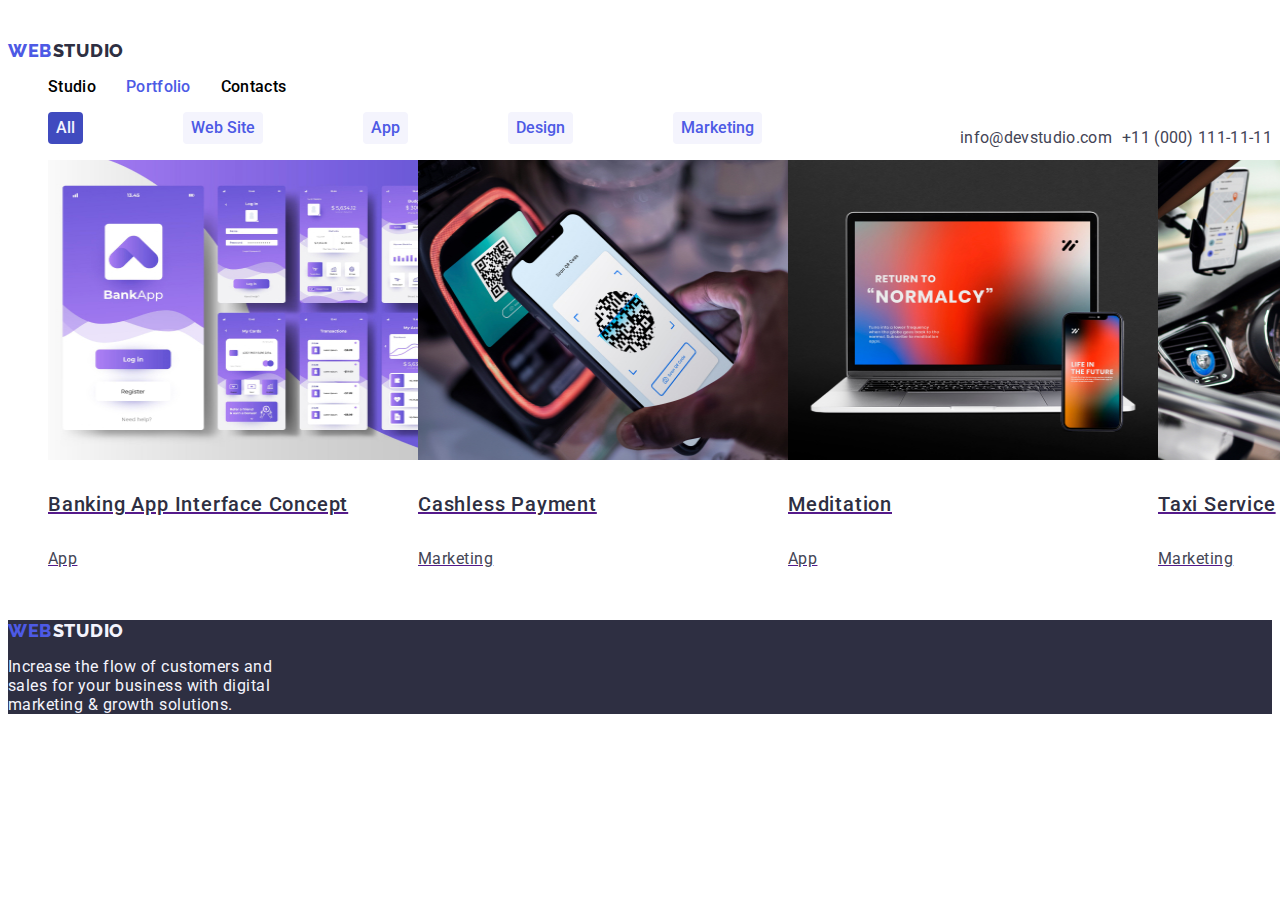
==== portfolio.html @ c435306b "Create portfolio.html" ====
<!DOCTYPE html>
<html lang="en">
  <head>
    <meta charset="UTF-8" />
    <meta name="viewport" content="width=device-width, initial-scale=1.0" />
    <title>Portfolio</title>
    <link rel="stylesheet" href="./css/styles.css" />
    <link
      href="https://fonts.googleapis.com/css2?family=Raleway:wght@800&family=Roboto:wght@400;500;700;900&display=swap "
      rel="stylesheet"
    />
  </head>
  <body>
    <!--Header-->
    <header class="page-header">
      <nav>
        <a href="./index.html" class="logo-link">
          <span class="logo">WEB</span>
          <span class="studio">STUDIO</span>
        </a>
        <ul class="nav-menu list">
          <li>
            <a href="./index.html" class="page">Studio</a>
          </li>

          <li>
            <a href="./portfolio.html" class="page current">Portfolio</a>
          </li>

          <li>
            <a href="#" class="page">Contacts</a>
          </li>
        </ul>
      </nav>

      <ul class="contacts-menu list">
        <li>
          <a class="item" href="mailto:info@devstudio.com"
            >info@devstudio.com</a
          >
        </li>

        <li>
          <a class="item" href="tel:+110001111111">+11 (000) 111-11-11</a>
        </li>
      </ul>
    </header>

    <main>
      <!--Section 1-->
      <section>
        <div class="container">
          <!--Filters-->
          <ul class="filters list">
            <li>
              <button type="button" class="button filter current">All</button>
            </li>
            <li>
              <button type="button" class="button filter">Web Site</button>
            </li>
            <li><button type="button" class="button filter">App</button></li>
            <li><button type="button" class="button filter">Design</button></li>
            <li>
              <button type="button" class="button filter">Marketing</button>
            </li>
          </ul>

          <!--Projects-->
          <ul class="projects list">
            <li>
              <a href="" class="project">
                <img
                  src="./images/banking.jpg"
                  alt="banking"
                  width="370"
                  height="300"
                />
                <h3 class="name">Banking App Interface Concept</h3>
                <p class="type">App</p>
              </a>
            </li>

            <li>
              <a href="" class="project">
                <img
                  src="./images/cashless.jpg"
                  alt="cashless"
                  width="370"
                  height="300"
                />
                <h3 class="name">Cashless Payment</h3>
                <p class="type">Marketing</p>
              </a>
            </li>

            <li>
              <a href="" class="project">
                <img
                  src="./images/meditation.jpg"
                  alt="meditation"
                  width="370"
                  height="300"
                />
                <h3 class="name">Meditation</h3>
                <p class="type">App</p>
              </a>
            </li>

            <li>
              <a href="" class="project">
                <img
                  src="./images/taxi.jpg"
                  alt="taxi"
                  width="370"
                  height="300"
                />
                <h3 class="name">Taxi Service</h3>
                <p class="type">Marketing</p>
              </a>
            </li>

            <li>
              <a href="" class="project">
                <img
                  src="./images/screen.jpg"
                  alt="screen"
                  width="370"
                  height="300"
                />
                <h3 class="name">Scree Illustrations</h3>
                <p class="type">Design</p>
              </a>
            </li>

            <li>
              <a href="" class="project">
                <img
                  src="./images/online.jpg"
                  alt="online"
                  width="370"
                  height="300"
                />
                <h3 class="name">Online Courses</h3>
                <p class="type">Marketing</p>
              </a>
            </li>

            <li>
              <a href="" class="project">
                <img
                  src="./images/instagram.jpg"
                  alt="instagram"
                  width="370"
                  height="300"
                />
                <h3 class="name">Instagram Stories Concept</h3>
                <p class="type">Design</p>
              </a>
            </li>

            <li>
              <a href="" class="project">
                <img
                  src="./images/organic.jpg"
                  alt="organic"
                  width="370"
                  height="300"
                />
                <h3 class="name">Organic Food</h3>
                <p class="name">Web Site</p>
              </a>
            </li>

            <li>
              <a href="" class="project">
                <img
                  src="./images/coffee.jpg"
                  alt="coffee"
                  width="370"
                  height="300"
                />
                <h3 class="name">Fresh Coffee</h3>
                <p class="type">Web Site</p>
              </a>
            </li>
          </ul>
        </div>
      </section>
    </main>

    <footer class="page-footer bg-footer">
      <div>
        <a href="./index.html" class="logo-link">
          <span class="logo">WEB</span>
          <span class="studio-footer">STUDIO</span>
        </a>

        <p class="footer-description">
          Increase the flow of customers and<br />
          sales for your business with digital<br />
          marketing & growth solutions.
        </p>
      </div>
    </footer>
  </body>
</html>
---- css/styles.css ----
@import url("https://fonts.googleapis.com/css2?family=Raleway:wght@800&family=Roboto:wght@400;500;700;900&display=swap");

:root {
  --iriscolor: #4d5ae5;
  --navyblue: #2e2f42;
  --navcolor: black;
  --oceancolor: #404bbf;
  --whitecolor: white;
  --slatecolor: #434455;
  --cloud: #f4f4fd;
}

body {
  font-family: "Roboto", sans-serif;
  font-size: 16px;
  letter-spacing: 0.03em;
  color: var(--slatecolor);
}

.logo-link {
  text-decoration: none;
  font-family: "Raleway", sans-serif;
  font-size: 0;
  font-weight: 800;
}

.logo-link > span {
  font-size: 18px;
  line-height: 1.17;
  letter-spacing: 0.04em;
}

.button {
  border-color: transparent;
  font-family: inherit;
  cursor: pointer;
  font-weight: 500;
  border-radius: 4px;
  font-size: 16px;
}

.button.primary {
  color: var(--whitecolor);
  background-color: var(--iriscolor);
  line-height: 1.87;
  letter-spacing: 0.06em;

  display: block;
  margin: 0 auto;

}

.project .name {
  font-size: 20px;
  font-weight: 500;
  line-height: 2;
  letter-spacing: 0.04em;
  color: var(--navyblue);

}

.project .type {
  color: var(--slatecolor);
  font-weight: 400;
  line-height: 1.87;
}

.logo {
  color: var(--iriscolor);
}

.studio {
  color: var(--navyblue);
}

.nav-menu .page {
  color: var(--navcolor);
  text-decoration: none;
  font-weight: 500;
  font-size: 16px;
  line-height: 1.15;
  letter-spacing: 0.02em;
}

/* HW3*/
.page-header{
  padding-top: 32px;
  width: 100%;
  position: center;
  top: 0;
}

.header-cotainer{
  display: flex;
  align-items: center;
}

.header-navigation {
  display: flex;
  align-items: center;
}

.nav-menu {
  display: flex;
  gap: 30px;
}

.contacts-menu{
  display: flex;
  gap: 10px;
  float:right;
}

.title {
  margin-top: 30px;
  margin-bottom: 8px;
  font-size: 18px;
  font-style: normal;
  font-weight: 400;
  line-height: normal;
  letter-spacing: 0.36px;
  display: flex;
}

.description{
  margin-bottom: 30px;
  font-size: 14px;
  font-style: normal;
  font-weight: 400;
  line-height: normal;
  letter-spacing: 0.28px;
  display: flex;
}

.what-we-do{
  display: flex;
}

.projects{
  display:flex;
}

.filters{
  display: flex;
  gap: 100px
}
/* HW3*/

.list {
  list-style-type: none;
}

.nav-menu .page:hover,
.nav-menu .page:focus,
.nav-menu .page.current,
.contacts-menu .item:hover,
.contacts-menu .item:focus {
  color: var(--iriscolor);
}

.contacts-menu .item {
  color: var(--slatecolor);
  text-decoration: none;
  font-weight: 400;
  font-size: 16px;
  line-height: 1.15;
  letter-spacing: 0.02em;
}

.bg-hero {
  background: var(--navyblue);
}
.bg-team {
  background-color: var(--cloud);
}

.hero-title {
  color: var(--whitecolor);
  font-size: 56px;
  font-weight: 700;
  line-height: 1.17;
  text-align: center;
  letter-spacing: 0.05em;
}

.button.filter {
  background-color: var(--cloud);
  color: var(--iriscolor);
  font-weight: 500;
  line-height: 1.62;
}

.button.filter:hover, .button.filter:focus, .button.filter.current {
  background-color: var(--oceancolor);
  color: var(--cloud);
}

.button.primary:hover,
.button.primary:focus {
  background-color: var(--oceancolor);
}

.benefits .title {
  font-size: 20px;
  font-weight: 500;
  color: var(--navyblue);
}

.benefits .description {
  font-weight: 400;
  font-size: 16px;
  line-height: 1.71;
  color: var(--slatecolor);
}

.section-title {
  color: var(--navyblue);
  font-size: 36px;
  font-weight: 700;
  line-height: 1.17;
  text-align: center;
}

.team .name {
  font-size: 20px;
  font-weight: 500;
  letter-spacing: 0.02em;
  color: var(--navyblue);
  text-align: center;
}

.team .position {
  color: var(--slatecolor);
  font-size: 16px;
  font-weight: 400;
  text-align: center;
}

.team{
  display: flex;
}

.bg-footer {
  background-color: var(--navyblue);
}

.studio-footer {
  color: var(--cloud);
}

.footer-description {
  color: var(--cloud);
}
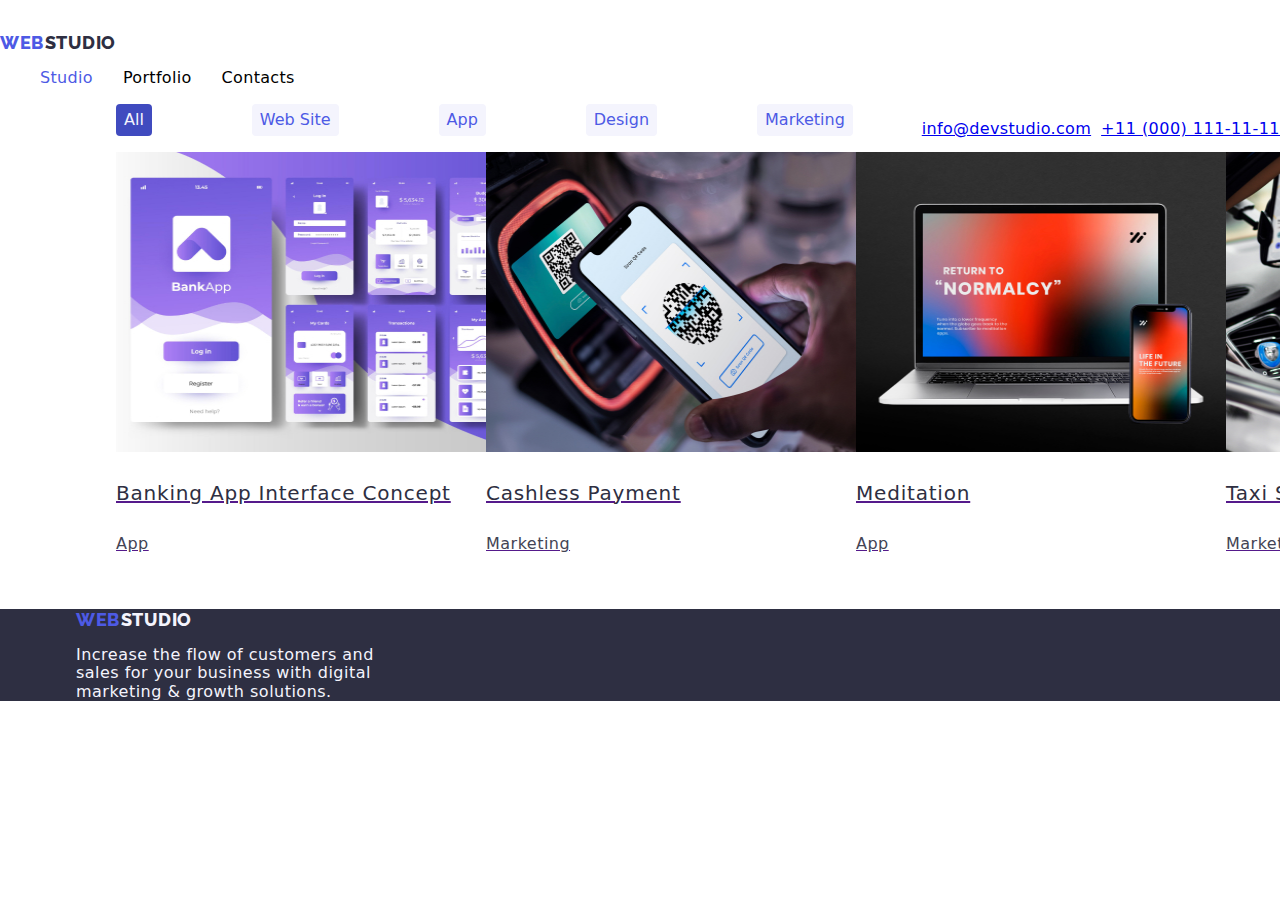
==== commit 1e4ad722: "Update portfolio.html" ====
--- a/portfolio.html
+++ b/portfolio.html
@@ -5,182 +5,207 @@
     <meta name="viewport" content="width=device-width, initial-scale=1.0" />
     <title>Portfolio</title>
     <link rel="stylesheet" href="./css/styles.css" />
+    <link rel="preconnect" href="https://fonts.googleapis.com" />
+    <link rel="preconnect" href="https://fonts.gstatic.com" crossorigin />
     <link
       href="https://fonts.googleapis.com/css2?family=Raleway:wght@800&family=Roboto:wght@400;500;700;900&display=swap "
       rel="stylesheet"
+    />
+    <link
+      rel="stylesheet"
+      href="https://cdnjs.cloudflare.com/ajax/libs/modern-normalize/2.0.0/modern-normalize.min.css"
     />
   </head>
   <body>
     <!--Header-->
     <header class="page-header">
-      <nav>
+      <div class="cotainer menu">
+      <nav class="navigation">
         <a href="./index.html" class="logo-link">
           <span class="logo">WEB</span>
           <span class="studio">STUDIO</span>
         </a>
         <ul class="nav-menu list">
-          <li>
-            <a href="./index.html" class="page">Studio</a>
+          <li class="item">
+            <a href="./index.html" class="page current link">Studio</a>
           </li>
 
-          <li>
-            <a href="./portfolio.html" class="page current">Portfolio</a>
+          <li class="item">
+            <a href="./portfolio.html" class="page link">Portfolio</a>
           </li>
 
-          <li>
-            <a href="#" class="page">Contacts</a>
+          <li class="item">
+            <a href="./index.html" class="page link">Contacts</a>
           </li>
         </ul>
       </nav>
 
       <ul class="contacts-menu list">
-        <li>
-          <a class="item" href="mailto:info@devstudio.com"
+        <li class="item">
+          <a class="contact link" href="mailto:info@devstudio.com"
             >info@devstudio.com</a
           >
         </li>
 
         <li>
-          <a class="item" href="tel:+110001111111">+11 (000) 111-11-11</a>
+          <a class="contact link" href="tel:+110001111111">+11 (000) 111-11-11</a>
         </li>
       </ul>
+    </div>
     </header>
 
     <main>
       <!--Section 1-->
-      <section>
+      <section class="section">
         <div class="container">
           <!--Filters-->
           <ul class="filters list">
-            <li>
+            <li class="space">
               <button type="button" class="button filter current">All</button>
             </li>
-            <li>
+            <li class="space">
               <button type="button" class="button filter">Web Site</button>
             </li>
-            <li><button type="button" class="button filter">App</button></li>
-            <li><button type="button" class="button filter">Design</button></li>
-            <li>
-              <button type="button" class="button filter">Marketing</button>
+            <li class="space"><button type="button" class="button filter">App</button></li>
+            <li class="space"><button type="button" class="button filter">Design</button></li>
+            <li class="space"><button type="button" class="button filter">Marketing</button>
             </li>
           </ul>
 
           <!--Projects-->
           <ul class="projects list">
-            <li>
-              <a href="" class="project">
+            <li class="project-card">
+              <a href="" class="project link">
                 <img
                   src="./images/banking.jpg"
                   alt="banking"
                   width="370"
                   height="300"
                 />
-                <h3 class="name">Banking App Interface Concept</h3>
+                <div class="substrate">
+                <h2 class="name">Banking App Interface Concept</h2>
                 <p class="type">App</p>
-              </a>
-            </li>
-
-            <li>
-              <a href="" class="project">
+              </div>
+              </a>
+            </li>
+
+            <li class="project-card">
+              <a href="" class="project link">
                 <img
                   src="./images/cashless.jpg"
                   alt="cashless"
                   width="370"
                   height="300"
                 />
-                <h3 class="name">Cashless Payment</h3>
+                <div class="substrate">
+                <h2 class="name">Cashless Payment</h2>
                 <p class="type">Marketing</p>
-              </a>
-            </li>
-
-            <li>
-              <a href="" class="project">
+              </div>
+              </a>
+            </li>
+
+            <li class="project-card">
+              <a href="" class="project link">
                 <img
                   src="./images/meditation.jpg"
                   alt="meditation"
                   width="370"
                   height="300"
                 />
-                <h3 class="name">Meditation</h3>
+                <div class="substrate">
+                <h2 class="name">Meditation</h2>
                 <p class="type">App</p>
-              </a>
-            </li>
-
-            <li>
-              <a href="" class="project">
+              </div>
+              </a>
+            </li>
+
+            <li class="project-card">
+              <a href="" class="project link">
                 <img
                   src="./images/taxi.jpg"
                   alt="taxi"
                   width="370"
                   height="300"
                 />
-                <h3 class="name">Taxi Service</h3>
+                <div class="substrate">
+                <h2 class="name">Taxi Service</h2>
                 <p class="type">Marketing</p>
-              </a>
-            </li>
-
-            <li>
-              <a href="" class="project">
+              </div>
+              </a>
+            </li>
+
+            <li class="project-card">
+              <a href="" class="project link">
                 <img
                   src="./images/screen.jpg"
                   alt="screen"
                   width="370"
                   height="300"
                 />
-                <h3 class="name">Scree Illustrations</h3>
+                <div class="substrate">
+                <h2 class="name">Scree Illustrations</h2>
                 <p class="type">Design</p>
-              </a>
-            </li>
-
-            <li>
-              <a href="" class="project">
+              </div>
+              </a>
+            </li>
+
+            <li class="project-card">
+              <a href="" class="project link">
                 <img
                   src="./images/online.jpg"
                   alt="online"
                   width="370"
                   height="300"
                 />
-                <h3 class="name">Online Courses</h3>
+                <div class="substrate">
+                <h2 class="name">Online Courses</h2>
                 <p class="type">Marketing</p>
-              </a>
-            </li>
-
-            <li>
-              <a href="" class="project">
+              </div>
+              </a>
+            </li>
+
+            <li class="project-card">
+              <a href="" class="project link">
                 <img
                   src="./images/instagram.jpg"
                   alt="instagram"
                   width="370"
                   height="300"
                 />
-                <h3 class="name">Instagram Stories Concept</h3>
+                <div class="substrate">
+                <h2 class="name">Instagram Stories Concept</h2>
                 <p class="type">Design</p>
-              </a>
-            </li>
-
-            <li>
-              <a href="" class="project">
+              </div>
+              </a>
+            </li>
+
+            <li class="project-card">
+              <a href="" class="project link">
                 <img
                   src="./images/organic.jpg"
                   alt="organic"
                   width="370"
                   height="300"
                 />
-                <h3 class="name">Organic Food</h3>
+                <div class="substrate">
+                <h2 class="name">Organic Food</h2>
                 <p class="name">Web Site</p>
-              </a>
-            </li>
-
-            <li>
-              <a href="" class="project">
+              </div>
+              </a>
+            </li>
+
+            <li class="project-card">
+              <a href="" class="project link">
                 <img
                   src="./images/coffee.jpg"
                   alt="coffee"
                   width="370"
                   height="300"
                 />
-                <h3 class="name">Fresh Coffee</h3>
+                <div class="substrate">
+                <h2 class="name">Fresh Coffee</h2>
                 <p class="type">Web Site</p>
+              </div>
               </a>
             </li>
           </ul>
@@ -188,19 +213,20 @@
       </section>
     </main>
 
-    <footer class="page-footer bg-footer">
-      <div>
-        <a href="./index.html" class="logo-link">
-          <span class="logo">WEB</span>
-          <span class="studio-footer">STUDIO</span>
-        </a>
-
-        <p class="footer-description">
-          Increase the flow of customers and<br />
-          sales for your business with digital<br />
-          marketing & growth solutions.
-        </p>
-      </div>
-    </footer>
+<!--Footer-->
+<footer class="page-footer bg-footer">
+  <div class="container">
+    <a href="./index.html" class="logo-link">
+      <span class="logo">WEB</span>
+      <span class="studio-footer">STUDIO</span>
+    </a>
+
+    <p class="footer-description">
+      Increase the flow of customers and<br />
+      sales for your business with digital<br />
+      marketing & growth solutions.
+    </p>
+  </div>
+</footer>
   </body>
 </html>
--- a/css/styles.css
+++ b/css/styles.css
@@ -17,6 +17,12 @@
   color: var(--slatecolor);
 }
 
+.container{
+  margin: 0 auto;
+  width: 1158px;
+  padding: 0 15px;
+}
+
 .logo-link {
   text-decoration: none;
   font-family: "Raleway", sans-serif;
@@ -204,6 +210,7 @@
   font-size: 20px;
   font-weight: 500;
   color: var(--navyblue);
+  white-space: nowrap;
 }
 
 .benefits .description {
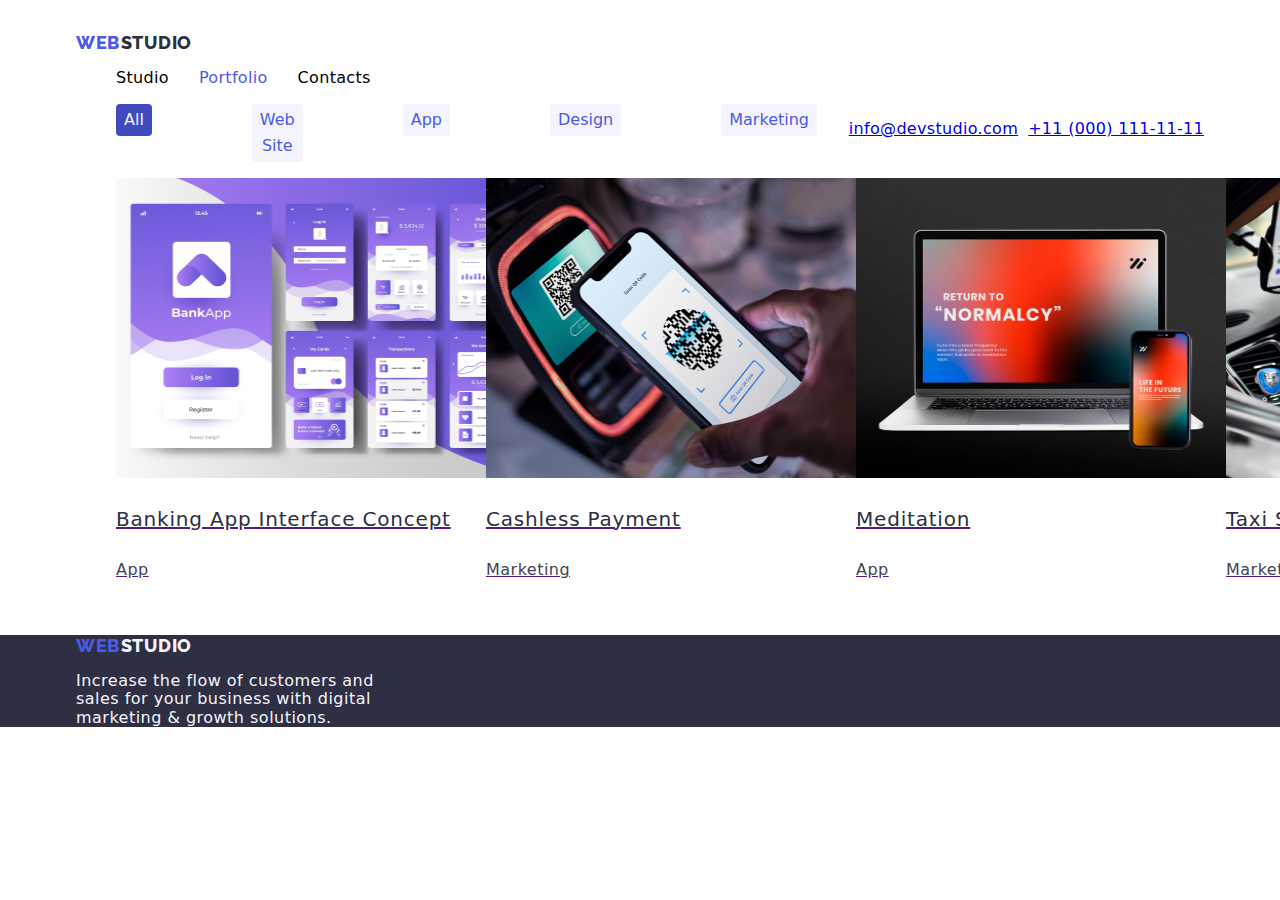
==== commit a9a331e9: "Update portfolio.html" ====
--- a/portfolio.html
+++ b/portfolio.html
@@ -19,7 +19,7 @@
   <body>
     <!--Header-->
     <header class="page-header">
-      <div class="cotainer menu">
+      <div class="container menu">
       <nav class="navigation">
         <a href="./index.html" class="logo-link">
           <span class="logo">WEB</span>
@@ -27,11 +27,11 @@
         </a>
         <ul class="nav-menu list">
           <li class="item">
-            <a href="./index.html" class="page current link">Studio</a>
+            <a href="./index.html" class="page link">Studio</a>
           </li>
 
           <li class="item">
-            <a href="./portfolio.html" class="page link">Portfolio</a>
+            <a href="./portfolio.html" class="page current link">Portfolio</a>
           </li>
 
           <li class="item">
@@ -47,7 +47,7 @@
           >
         </li>
 
-        <li>
+        <li class="item">
           <a class="contact link" href="tel:+110001111111">+11 (000) 111-11-11</a>
         </li>
       </ul>
--- a/css/styles.css
+++ b/css/styles.css
@@ -1,5 +1,3 @@
-@import url("https://fonts.googleapis.com/css2?family=Raleway:wght@800&family=Roboto:wght@400;500;700;900&display=swap");
-
 :root {
   --iriscolor: #4d5ae5;
   --navyblue: #2e2f42;
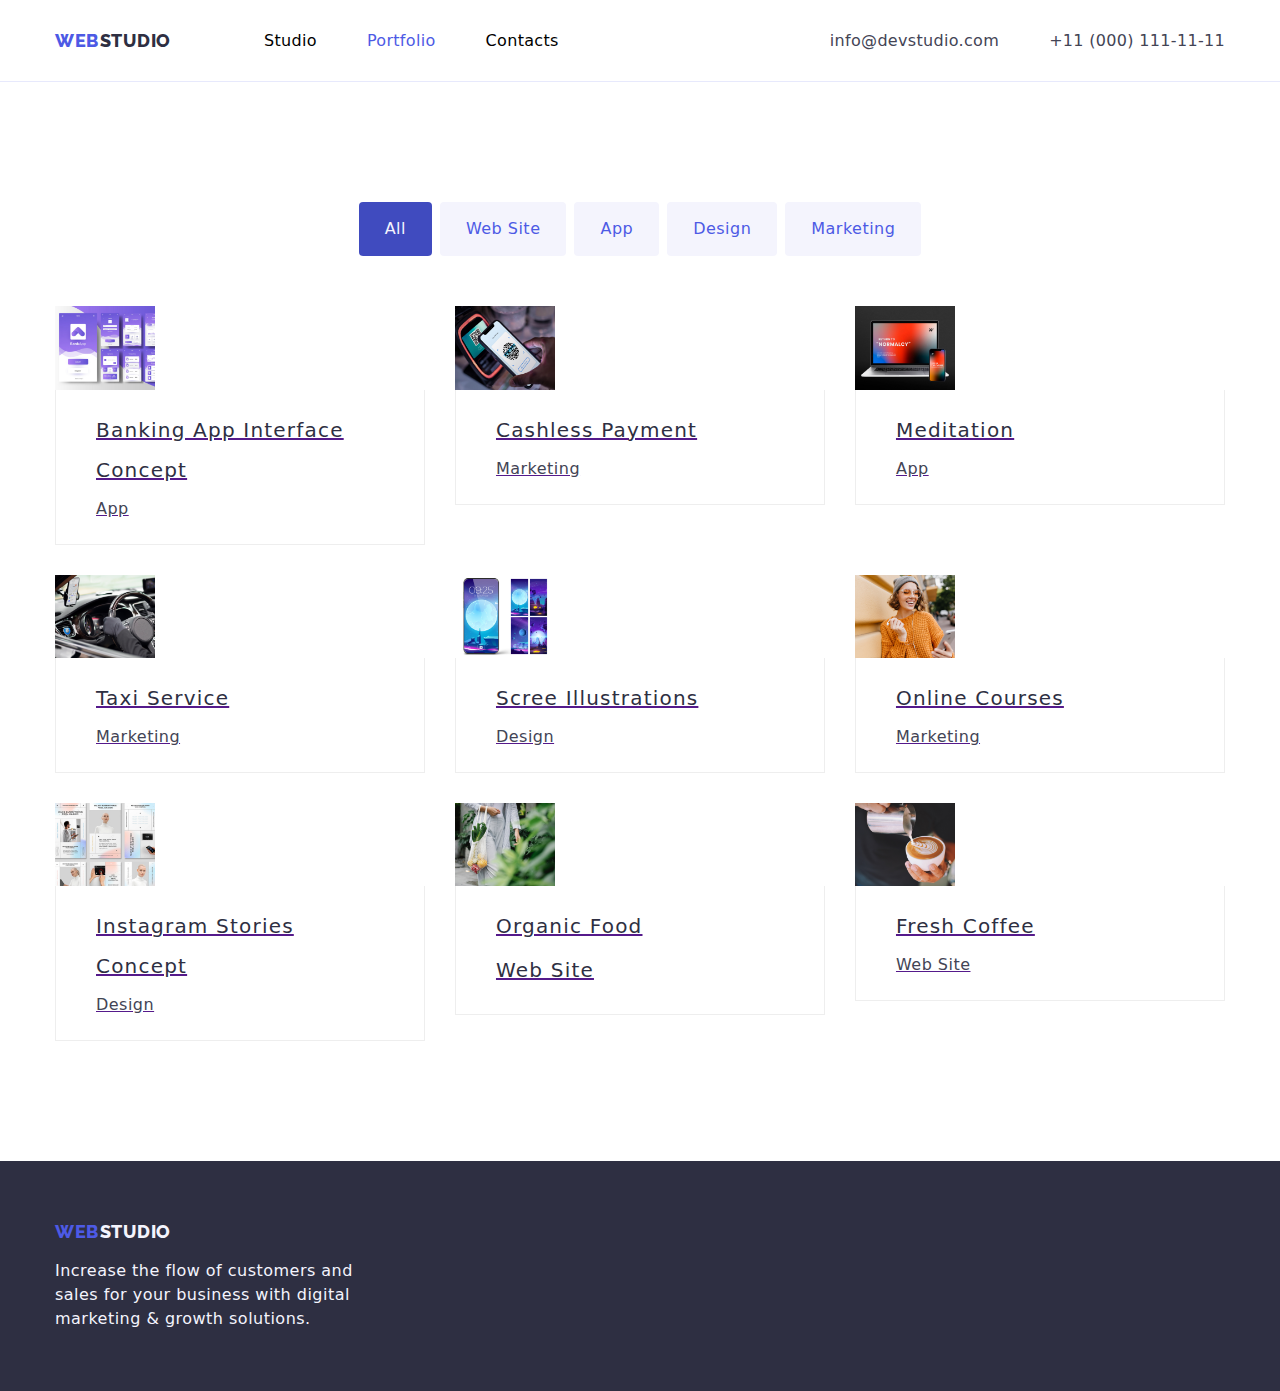
==== commit 2e09aa56: "Update portfolio.html" ====
--- a/portfolio.html
+++ b/portfolio.html
@@ -20,38 +20,40 @@
     <!--Header-->
     <header class="page-header">
       <div class="container menu">
-      <nav class="navigation">
-        <a href="./index.html" class="logo-link">
-          <span class="logo">WEB</span>
-          <span class="studio">STUDIO</span>
-        </a>
-        <ul class="nav-menu list">
+        <nav class="navigation">
+          <a href="./index.html" class="logo-link">
+            <span class="logo">WEB</span>
+            <span class="studio">STUDIO</span>
+          </a>
+          <ul class="nav-menu list">
+            <li class="item">
+              <a href="./index.html" class="page link">Studio</a>
+            </li>
+
+            <li class="item">
+              <a href="./portfolio.html" class="page current link">Portfolio</a>
+            </li>
+
+            <li class="item">
+              <a href="./index.html" class="page link">Contacts</a>
+            </li>
+          </ul>
+        </nav>
+
+        <ul class="contacts-menu list">
           <li class="item">
-            <a href="./index.html" class="page link">Studio</a>
+            <a class="contact link" href="mailto:info@devstudio.com"
+              >info@devstudio.com</a
+            >
           </li>
 
           <li class="item">
-            <a href="./portfolio.html" class="page current link">Portfolio</a>
-          </li>
-
-          <li class="item">
-            <a href="./index.html" class="page link">Contacts</a>
+            <a class="contact link" href="tel:+110001111111"
+              >+11 (000) 111-11-11</a
+            >
           </li>
         </ul>
-      </nav>
-
-      <ul class="contacts-menu list">
-        <li class="item">
-          <a class="contact link" href="mailto:info@devstudio.com"
-            >info@devstudio.com</a
-          >
-        </li>
-
-        <li class="item">
-          <a class="contact link" href="tel:+110001111111">+11 (000) 111-11-11</a>
-        </li>
-      </ul>
-    </div>
+      </div>
     </header>
 
     <main>
@@ -66,9 +68,14 @@
             <li class="space">
               <button type="button" class="button filter">Web Site</button>
             </li>
-            <li class="space"><button type="button" class="button filter">App</button></li>
-            <li class="space"><button type="button" class="button filter">Design</button></li>
-            <li class="space"><button type="button" class="button filter">Marketing</button>
+            <li class="space">
+              <button type="button" class="button filter">App</button>
+            </li>
+            <li class="space">
+              <button type="button" class="button filter">Design</button>
+            </li>
+            <li class="space">
+              <button type="button" class="button filter">Marketing</button>
             </li>
           </ul>
 
@@ -83,9 +90,9 @@
                   height="300"
                 />
                 <div class="substrate">
-                <h2 class="name">Banking App Interface Concept</h2>
-                <p class="type">App</p>
-              </div>
+                  <h2 class="name">Banking App Interface Concept</h2>
+                  <p class="type">App</p>
+                </div>
               </a>
             </li>
 
@@ -98,9 +105,9 @@
                   height="300"
                 />
                 <div class="substrate">
-                <h2 class="name">Cashless Payment</h2>
-                <p class="type">Marketing</p>
-              </div>
+                  <h2 class="name">Cashless Payment</h2>
+                  <p class="type">Marketing</p>
+                </div>
               </a>
             </li>
 
@@ -113,9 +120,9 @@
                   height="300"
                 />
                 <div class="substrate">
-                <h2 class="name">Meditation</h2>
-                <p class="type">App</p>
-              </div>
+                  <h2 class="name">Meditation</h2>
+                  <p class="type">App</p>
+                </div>
               </a>
             </li>
 
@@ -128,9 +135,9 @@
                   height="300"
                 />
                 <div class="substrate">
-                <h2 class="name">Taxi Service</h2>
-                <p class="type">Marketing</p>
-              </div>
+                  <h2 class="name">Taxi Service</h2>
+                  <p class="type">Marketing</p>
+                </div>
               </a>
             </li>
 
@@ -143,9 +150,9 @@
                   height="300"
                 />
                 <div class="substrate">
-                <h2 class="name">Scree Illustrations</h2>
-                <p class="type">Design</p>
-              </div>
+                  <h2 class="name">Scree Illustrations</h2>
+                  <p class="type">Design</p>
+                </div>
               </a>
             </li>
 
@@ -158,9 +165,9 @@
                   height="300"
                 />
                 <div class="substrate">
-                <h2 class="name">Online Courses</h2>
-                <p class="type">Marketing</p>
-              </div>
+                  <h2 class="name">Online Courses</h2>
+                  <p class="type">Marketing</p>
+                </div>
               </a>
             </li>
 
@@ -173,9 +180,9 @@
                   height="300"
                 />
                 <div class="substrate">
-                <h2 class="name">Instagram Stories Concept</h2>
-                <p class="type">Design</p>
-              </div>
+                  <h2 class="name">Instagram Stories Concept</h2>
+                  <p class="type">Design</p>
+                </div>
               </a>
             </li>
 
@@ -188,9 +195,9 @@
                   height="300"
                 />
                 <div class="substrate">
-                <h2 class="name">Organic Food</h2>
-                <p class="name">Web Site</p>
-              </div>
+                  <h2 class="name">Organic Food</h2>
+                  <p class="name">Web Site</p>
+                </div>
               </a>
             </li>
 
@@ -203,9 +210,9 @@
                   height="300"
                 />
                 <div class="substrate">
-                <h2 class="name">Fresh Coffee</h2>
-                <p class="type">Web Site</p>
-              </div>
+                  <h2 class="name">Fresh Coffee</h2>
+                  <p class="type">Web Site</p>
+                </div>
               </a>
             </li>
           </ul>
@@ -213,20 +220,20 @@
       </section>
     </main>
 
-<!--Footer-->
-<footer class="page-footer bg-footer">
-  <div class="container">
-    <a href="./index.html" class="logo-link">
-      <span class="logo">WEB</span>
-      <span class="studio-footer">STUDIO</span>
-    </a>
-
-    <p class="footer-description">
-      Increase the flow of customers and<br />
-      sales for your business with digital<br />
-      marketing & growth solutions.
-    </p>
-  </div>
-</footer>
+    <!--Footer-->
+    <footer class="page-footer bg-footer">
+      <div class="container">
+        <a href="./index.html" class="logo-link">
+          <span class="logo">WEB</span>
+          <span class="studio-footer">STUDIO</span>
+        </a>
+
+        <p class="footer-description">
+          Increase the flow of customers and<br />
+          sales for your business with digital<br />
+          marketing & growth solutions.
+        </p>
+      </div>
+    </footer>
   </body>
 </html>
--- a/css/styles.css
+++ b/css/styles.css
@@ -6,6 +6,33 @@
   --whitecolor: white;
   --slatecolor: #434455;
   --cloud: #f4f4fd;
+  --cornflower: #e7e9fc;
+}
+
+h1,
+h2,
+h3,
+h4,
+h5,
+h6,
+p{
+  margin: 0;
+}
+
+html{
+  box-sizing: border-box;
+}
+
+*,
+*::after,
+*::before{
+  box-sizing: inherit;
+}
+
+img{
+  display: block;
+  max-width: 100px;
+  height: auto;
 }
 
 body {
@@ -13,12 +40,40 @@
   font-size: 16px;
   letter-spacing: 0.03em;
   color: var(--slatecolor);
+  background-color: var(--whitecolor);
+}
+
+link{
+  text-decoration: none;
+  color: inherit;
+}
+
+.list {
+  list-style-type: none;
+  margin: 0;
+  padding: 0;
+}
+
+.section{
+  padding: 120px 0;
+}
+
+.section.no-top-padding{
+  padding-top: 0;
 }
 
 .container{
   margin: 0 auto;
-  width: 1158px;
+  width: 1200px;
   padding: 0 15px;
+}
+
+.menu,
+.navigation,
+.nav-menu,
+.contacts-menu{
+  display: flex;
+  align-items: center;
 }
 
 .logo-link {
@@ -38,9 +93,9 @@
   border-color: transparent;
   font-family: inherit;
   cursor: pointer;
-  font-weight: 500;
   border-radius: 4px;
   font-size: 16px;
+  letter-spacing: 0.03em;
 }
 
 .button.primary {
@@ -48,18 +103,17 @@
   background-color: var(--iriscolor);
   line-height: 1.87;
   letter-spacing: 0.06em;
-
-  display: block;
-  margin: 0 auto;
-
+  padding: 16px 32px;
+  box-shadow: 0px 4px 4px rgba(0, 0, 0, 0.15 );
 }
 
 .project .name {
   font-size: 20px;
   font-weight: 500;
   line-height: 2;
-  letter-spacing: 0.04em;
-  color: var(--navyblue);
+  letter-spacing: 0.06em;
+  color: var(--navyblue);
+  margin-bottom: 4px;
 
 }
 
@@ -67,6 +121,7 @@
   color: var(--slatecolor);
   font-weight: 400;
   line-height: 1.87;
+  font-size: 16px;
 }
 
 .logo {
@@ -77,81 +132,75 @@
   color: var(--navyblue);
 }
 
-.nav-menu .page {
+.nav-menu .page,
+.contacts-menu .contact {
   color: var(--navcolor);
   text-decoration: none;
   font-weight: 500;
   font-size: 16px;
   line-height: 1.15;
   letter-spacing: 0.02em;
-}
-
-/* HW3*/
+  display: block;
+  padding-top: 32px;
+  padding-bottom: 31px;
+}
+
+.page-footer{
+  padding: 60px 0;
+}
+
 .page-header{
-  padding-top: 32px;
-  width: 100%;
-  position: center;
-  top: 0;
-}
-
-.header-cotainer{
-  display: flex;
-  align-items: center;
-}
-
-.header-navigation {
-  display: flex;
-  align-items: center;
+  border-bottom: 1px solid var(--cornflower) ;
 }
 
 .nav-menu {
-  display: flex;
-  gap: 30px;
+  margin-left: 93px;
 }
 
 .contacts-menu{
-  display: flex;
-  gap: 10px;
-  float:right;
-}
-
-.title {
-  margin-top: 30px;
-  margin-bottom: 8px;
-  font-size: 18px;
-  font-style: normal;
-  font-weight: 400;
-  line-height: normal;
-  letter-spacing: 0.36px;
-  display: flex;
-}
-
-.description{
-  margin-bottom: 30px;
-  font-size: 14px;
-  font-style: normal;
-  font-weight: 400;
-  line-height: normal;
-  letter-spacing: 0.28px;
-  display: flex;
+  margin-left: auto ;
+}
+
+.nav-menu .item:not(:last-child),
+.contacts-menu .item:not(:last-child){
+  margin-right: 50px;
 }
 
 .what-we-do{
   display: flex;
+  flex-wrap: wrap;
+  margin-left: -30px;
+  margin-top: -30px;
+}
+
+.what-we-do .item{
+  flex-basis: calc(100% / 3 - 30px);
+  margin-left: -30px;
+  margin-top: -30px;
 }
 
 .projects{
   display:flex;
+  flex-wrap: wrap;
+  margin-left: -30px;
+  margin-top: -30px;
+}
+
+.project-card{
+  flex-basis: calc(100% / 3 - 30px );
+  margin-left: 30px;
+  margin-top: 30px;
 }
 
 .filters{
   display: flex;
-  gap: 100px
-}
-/* HW3*/
-
-.list {
-  list-style-type: none;
+  
+  justify-content: center;
+  margin-bottom: 50px;
+}
+
+.filters .space +.space{
+  margin-left: 8px;
 }
 
 .nav-menu .page:hover,
@@ -162,7 +211,7 @@
   color: var(--iriscolor);
 }
 
-.contacts-menu .item {
+.contacts-menu .contact {
   color: var(--slatecolor);
   text-decoration: none;
   font-weight: 400;
@@ -176,6 +225,11 @@
 }
 .bg-team {
   background-color: var(--cloud);
+}
+
+.hero{
+  padding: 200px 0;
+  text-align: center;
 }
 
 .hero-title {
@@ -185,6 +239,7 @@
   line-height: 1.17;
   text-align: center;
   letter-spacing: 0.05em;
+  margin-bottom: 30px;
 }
 
 .button.filter {
@@ -192,23 +247,44 @@
   color: var(--iriscolor);
   font-weight: 500;
   line-height: 1.62;
-}
-
-.button.filter:hover, .button.filter:focus, .button.filter.current {
+  padding: 12px 24px;
+}
+
+.button.filter:hover,
+.button.filter:focus,
+.button.filter.current {
   background-color: var(--oceancolor);
   color: var(--cloud);
+  box-shadow: 0px 3px 1px rgba(0, 0, 0, 0.1), 0px 1px 2px rgba(0, 0, 0, 0.08)
+  rgba(0, 0, 0, 0.12);
 }
 
 .button.primary:hover,
 .button.primary:focus {
   background-color: var(--oceancolor);
+  box-shadow: 0px 3px 1px rgba(0, 0, 0, 0.1), 0px 1px 2px rgba(0, 0, 0, 0.08)
+  rgba(0, 0, 0, 0.12);
+}
+
+.benefits{
+  display: flex;
+  flex-wrap: wrap;
+  margin-left: -30px;
+  margin-top: -30px;
+}
+
+.benefits .item{
+  flex-basis: calc(100% / 4 - 30px);
+  margin-left: 30px;
+  margin-top: 30px;
 }
 
 .benefits .title {
   font-size: 20px;
   font-weight: 500;
   color: var(--navyblue);
-  white-space: nowrap;
+  line-height: 1.14;
+  margin-bottom: 10px;
 }
 
 .benefits .description {
@@ -224,25 +300,51 @@
   font-weight: 700;
   line-height: 1.17;
   text-align: center;
+  margin-bottom: 50px;
+}
+
+.team .name,
+.team .position{
+  line-height: 1.19;
+  text-align: center;
 }
 
 .team .name {
   font-size: 20px;
   font-weight: 500;
-  letter-spacing: 0.02em;
-  color: var(--navyblue);
-  text-align: center;
+  color: var(--navyblue);
+  padding-top: 30px;
+  padding-bottom: 10px;
 }
 
 .team .position {
   color: var(--slatecolor);
   font-size: 16px;
   font-weight: 400;
-  text-align: center;
+}
+
+.substrate{
+  background-color: var(--whitecolor);
+  padding: 20px 40px;
+  border: 1px solid #eeeeee;
+  border-top: 0;
 }
 
 .team{
   display: flex;
+  flex-wrap: wrap;
+  margin-left: -30px;
+  margin-top: -30px;
+}
+
+.team .item{
+  flex-basis: calc(100% / 4 - 30px) ;
+  margin-left: 30px;
+  margin-top: 30px;
+  padding-bottom: 30px;
+  background-color: var(--whitecolor);
+  box-shadow: 0px 3px 1px rgba(0, 0, 0, 0.1), 0px 1px 2px rgba(0, 0, 0, 0.08)
+  rgba(0, 0, 0, 0.12);
 }
 
 .bg-footer {
@@ -255,4 +357,8 @@
 
 .footer-description {
   color: var(--cloud);
-}
+  font-size: 16px;
+  font-weight: 400;
+  line-height: 1.5;
+  padding-top: 17px;
+}
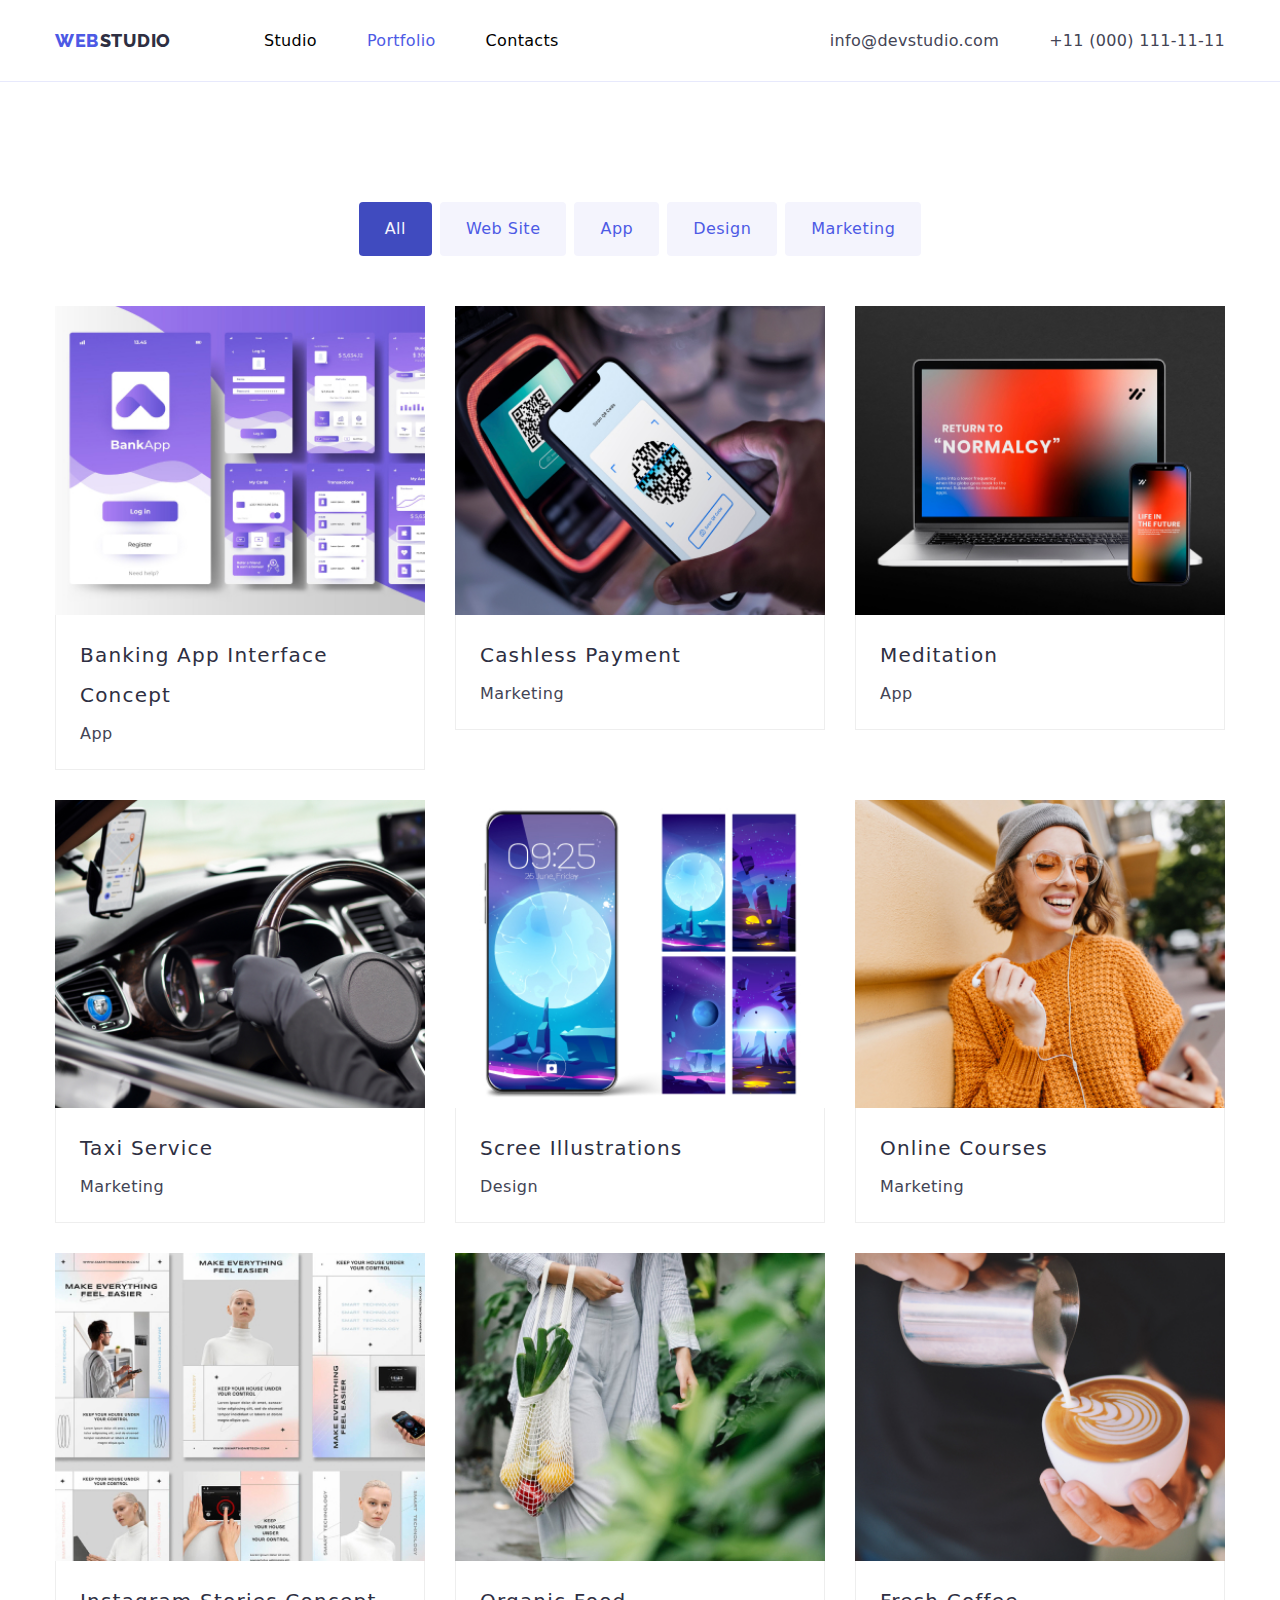
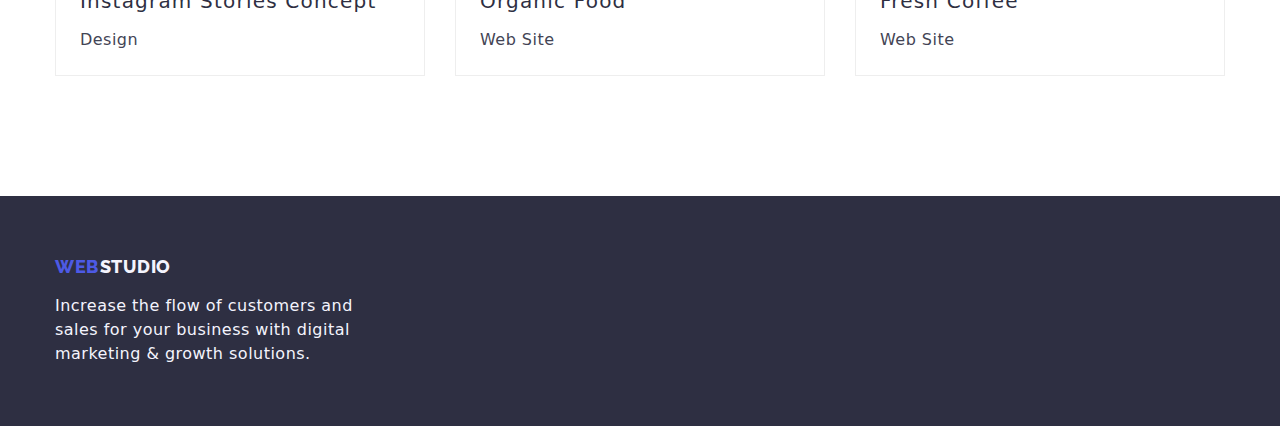
==== commit 1203114f: "Update portfolio.html" ====
--- a/portfolio.html
+++ b/portfolio.html
@@ -196,7 +196,7 @@
                 />
                 <div class="substrate">
                   <h2 class="name">Organic Food</h2>
-                  <p class="name">Web Site</p>
+                  <p class="type">Web Site</p>
                 </div>
               </a>
             </li>
--- a/css/styles.css
+++ b/css/styles.css
@@ -15,23 +15,23 @@
 h4,
 h5,
 h6,
-p{
+p {
   margin: 0;
 }
 
-html{
+html {
   box-sizing: border-box;
 }
 
 *,
 *::after,
-*::before{
+*::before {
   box-sizing: inherit;
 }
 
-img{
+img {
   display: block;
-  max-width: 100px;
+  max-width: 100%;
   height: auto;
 }
 
@@ -43,7 +43,7 @@
   background-color: var(--whitecolor);
 }
 
-link{
+link {
   text-decoration: none;
   color: inherit;
 }
@@ -54,15 +54,15 @@
   padding: 0;
 }
 
-.section{
+.section {
   padding: 120px 0;
 }
 
-.section.no-top-padding{
+.section.no-top-padding {
   padding-top: 0;
 }
 
-.container{
+.container {
   margin: 0 auto;
   width: 1200px;
   padding: 0 15px;
@@ -71,7 +71,7 @@
 .menu,
 .navigation,
 .nav-menu,
-.contacts-menu{
+.contacts-menu {
   display: flex;
   align-items: center;
 }
@@ -104,7 +104,11 @@
   line-height: 1.87;
   letter-spacing: 0.06em;
   padding: 16px 32px;
-  box-shadow: 0px 4px 4px rgba(0, 0, 0, 0.15 );
+  box-shadow: 0px 4px 4px rgba(0, 0, 0, 0.15);
+}
+
+.link{
+  text-decoration: none;
 }
 
 .project .name {
@@ -114,7 +118,6 @@
   letter-spacing: 0.06em;
   color: var(--navyblue);
   margin-bottom: 4px;
-
 }
 
 .project .type {
@@ -145,69 +148,69 @@
   padding-bottom: 31px;
 }
 
-.page-footer{
+.page-footer {
   padding: 60px 0;
 }
 
-.page-header{
-  border-bottom: 1px solid var(--cornflower) ;
+.page-header {
+  border-bottom: 1px solid var(--cornflower);
 }
 
 .nav-menu {
   margin-left: 93px;
 }
 
-.contacts-menu{
-  margin-left: auto ;
+.contacts-menu {
+  margin-left: auto;
 }
 
 .nav-menu .item:not(:last-child),
-.contacts-menu .item:not(:last-child){
+.contacts-menu .item:not(:last-child) {
   margin-right: 50px;
 }
 
-.what-we-do{
+.what-we-do {
   display: flex;
   flex-wrap: wrap;
   margin-left: -30px;
   margin-top: -30px;
 }
 
-.what-we-do .item{
+.what-we-do .item {
   flex-basis: calc(100% / 3 - 30px);
-  margin-left: -30px;
-  margin-top: -30px;
-}
-
-.projects{
-  display:flex;
+  margin-left: 30px;
+  margin-top: 30px;
+}
+
+.projects {
+  display: flex;
   flex-wrap: wrap;
   margin-left: -30px;
   margin-top: -30px;
 }
 
-.project-card{
-  flex-basis: calc(100% / 3 - 30px );
+.project-card {
+  flex-basis: calc(100% / 3 - 30px);
   margin-left: 30px;
   margin-top: 30px;
 }
 
-.filters{
-  display: flex;
-  
+.filters {
+  display: flex;
+
   justify-content: center;
   margin-bottom: 50px;
 }
 
-.filters .space +.space{
+.filters .space + .space {
   margin-left: 8px;
 }
 
 .nav-menu .page:hover,
 .nav-menu .page:focus,
 .nav-menu .page.current,
-.contacts-menu .item:hover,
-.contacts-menu .item:focus {
+.contacts-menu .contact:hover,
+.contacts-menu .contact:focus {
   color: var(--iriscolor);
 }
 
@@ -227,7 +230,7 @@
   background-color: var(--cloud);
 }
 
-.hero{
+.hero {
   padding: 200px 0;
   text-align: center;
 }
@@ -255,25 +258,26 @@
 .button.filter.current {
   background-color: var(--oceancolor);
   color: var(--cloud);
-  box-shadow: 0px 3px 1px rgba(0, 0, 0, 0.1), 0px 1px 2px rgba(0, 0, 0, 0.08)
-  rgba(0, 0, 0, 0.12);
+  box-shadow: 0px 3px 1px rgba(0, 0, 0, 0.1),
+    0px 1px 2px rgba(0, 0, 0, 0.08) rgba(0, 0, 0, 0.12);
 }
 
 .button.primary:hover,
 .button.primary:focus {
   background-color: var(--oceancolor);
-  box-shadow: 0px 3px 1px rgba(0, 0, 0, 0.1), 0px 1px 2px rgba(0, 0, 0, 0.08)
-  rgba(0, 0, 0, 0.12);
-}
-
-.benefits{
+  font-weight: 500;
+  box-shadow: 0px 3px 1px rgba(0, 0, 0, 0.1),
+    0px 1px 2px rgba(0, 0, 0, 0.08) rgba(0, 0, 0, 0.12);
+}
+
+.benefits {
   display: flex;
   flex-wrap: wrap;
   margin-left: -30px;
   margin-top: -30px;
 }
 
-.benefits .item{
+.benefits .item {
   flex-basis: calc(100% / 4 - 30px);
   margin-left: 30px;
   margin-top: 30px;
@@ -304,7 +308,7 @@
 }
 
 .team .name,
-.team .position{
+.team .position {
   line-height: 1.19;
   text-align: center;
 }
@@ -323,28 +327,28 @@
   font-weight: 400;
 }
 
-.substrate{
+.substrate {
   background-color: var(--whitecolor);
-  padding: 20px 40px;
+  padding: 20px 24px;
   border: 1px solid #eeeeee;
   border-top: 0;
 }
 
-.team{
+.team {
   display: flex;
   flex-wrap: wrap;
   margin-left: -30px;
   margin-top: -30px;
 }
 
-.team .item{
-  flex-basis: calc(100% / 4 - 30px) ;
+.team .item {
+  flex-basis: calc(100% / 4 - 30px);
   margin-left: 30px;
   margin-top: 30px;
   padding-bottom: 30px;
   background-color: var(--whitecolor);
-  box-shadow: 0px 3px 1px rgba(0, 0, 0, 0.1), 0px 1px 2px rgba(0, 0, 0, 0.08)
-  rgba(0, 0, 0, 0.12);
+  box-shadow: 0px 3px 1px rgba(0, 0, 0, 0.1),
+    0px 1px 2px rgba(0, 0, 0, 0.08), 0px 1px 2px rgba(0, 0, 0, 0.12);
 }
 
 .bg-footer {
